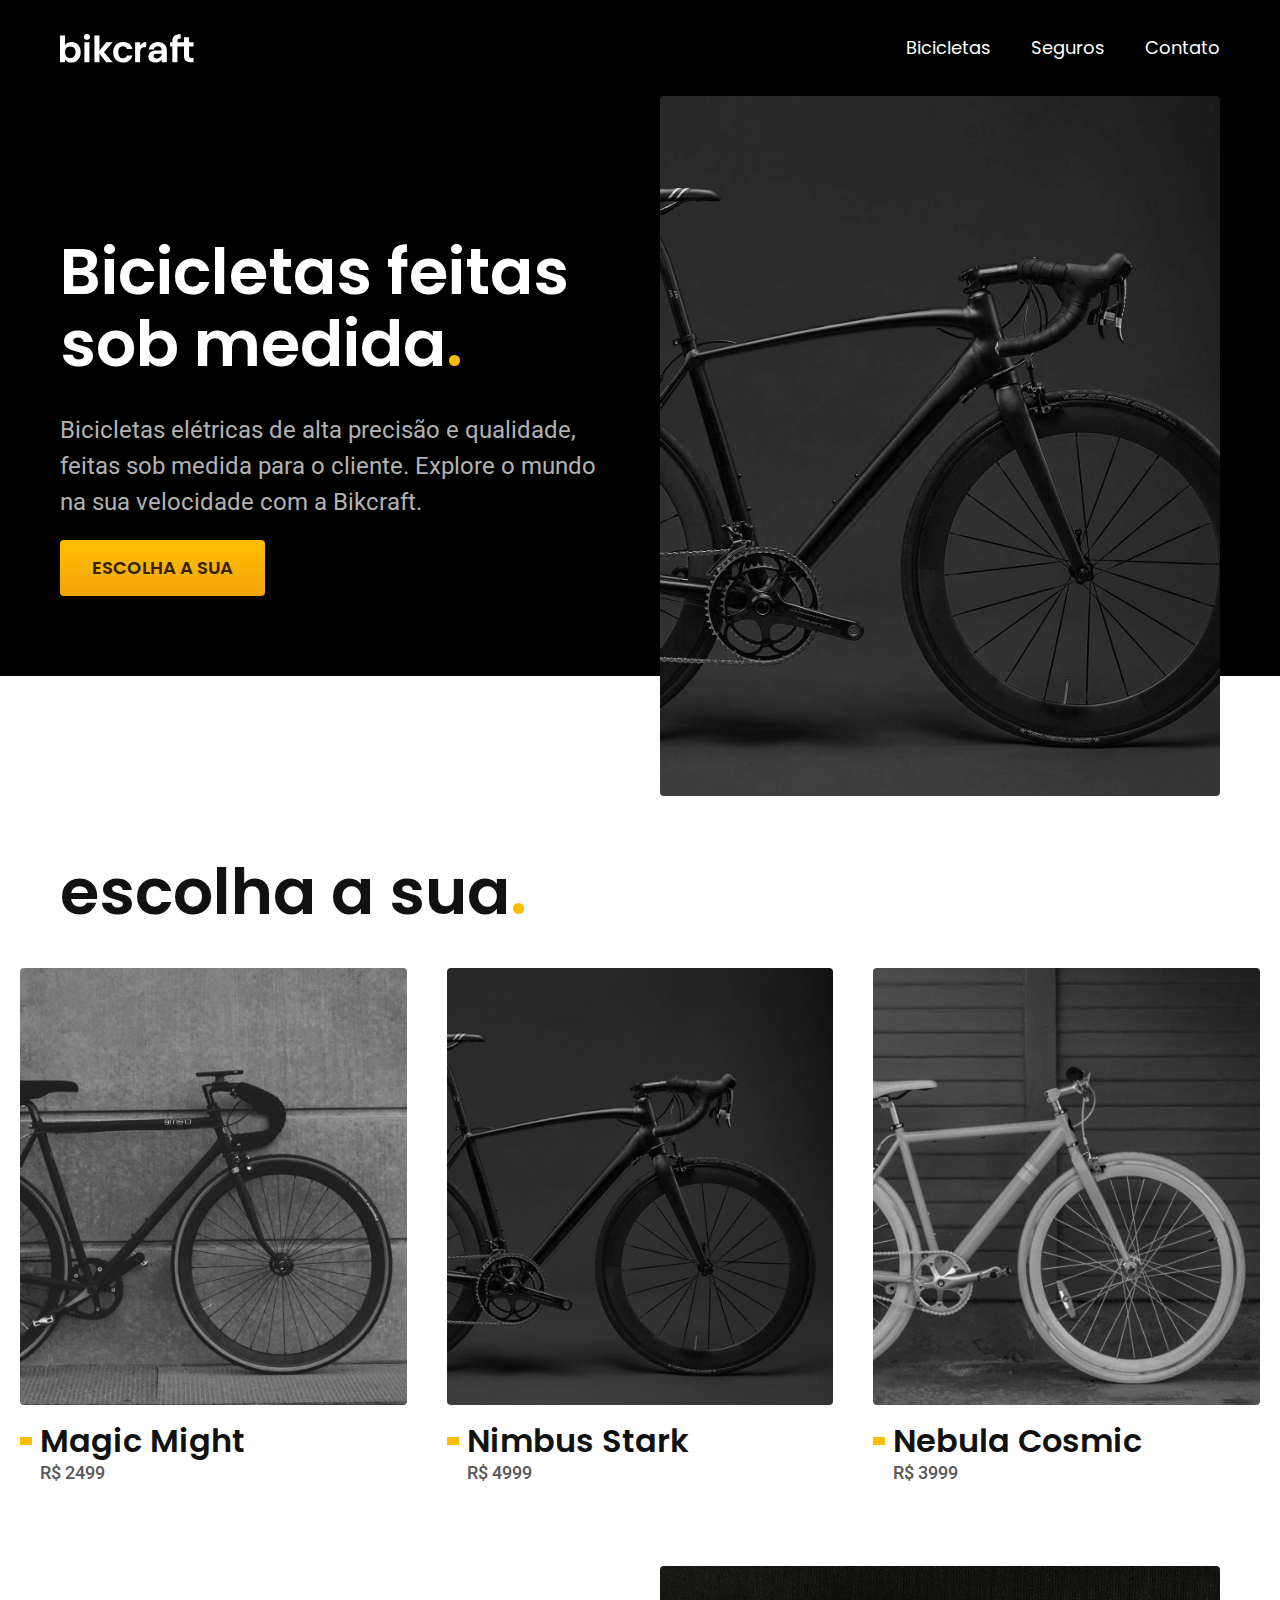
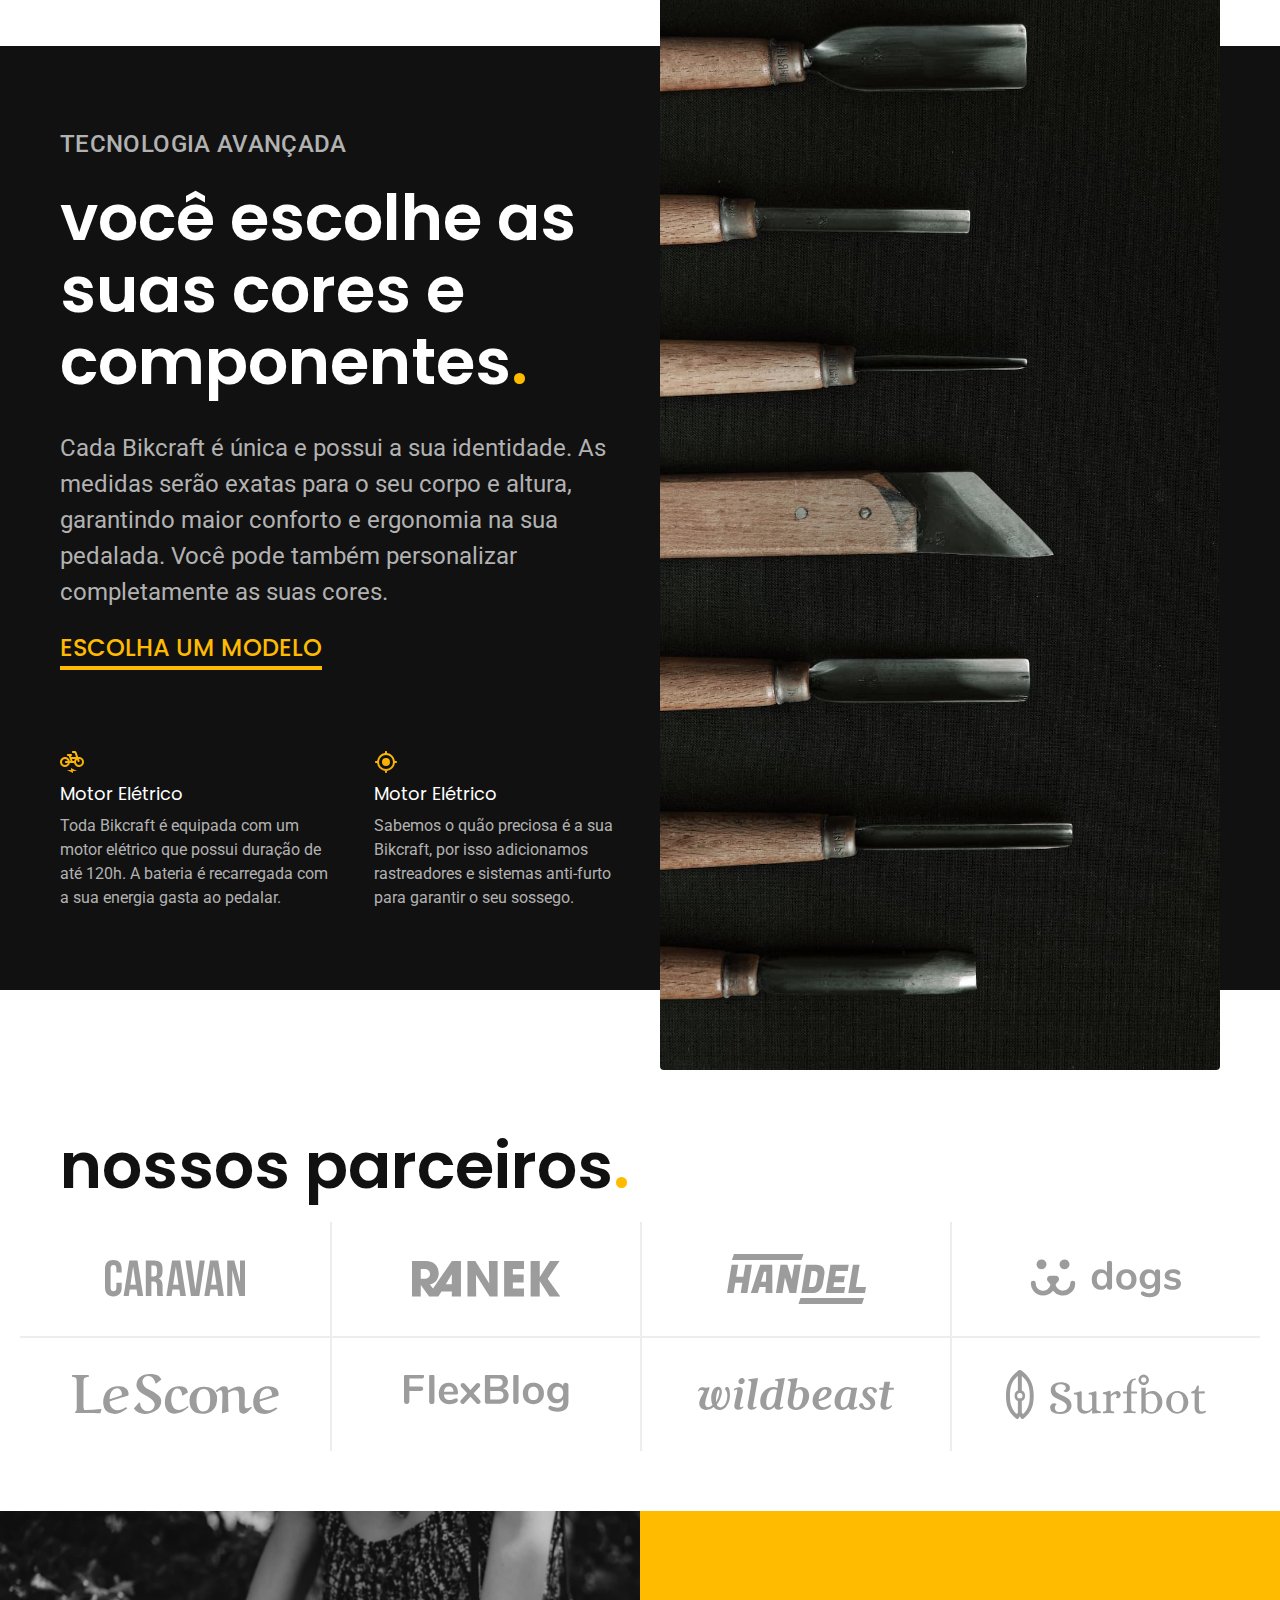
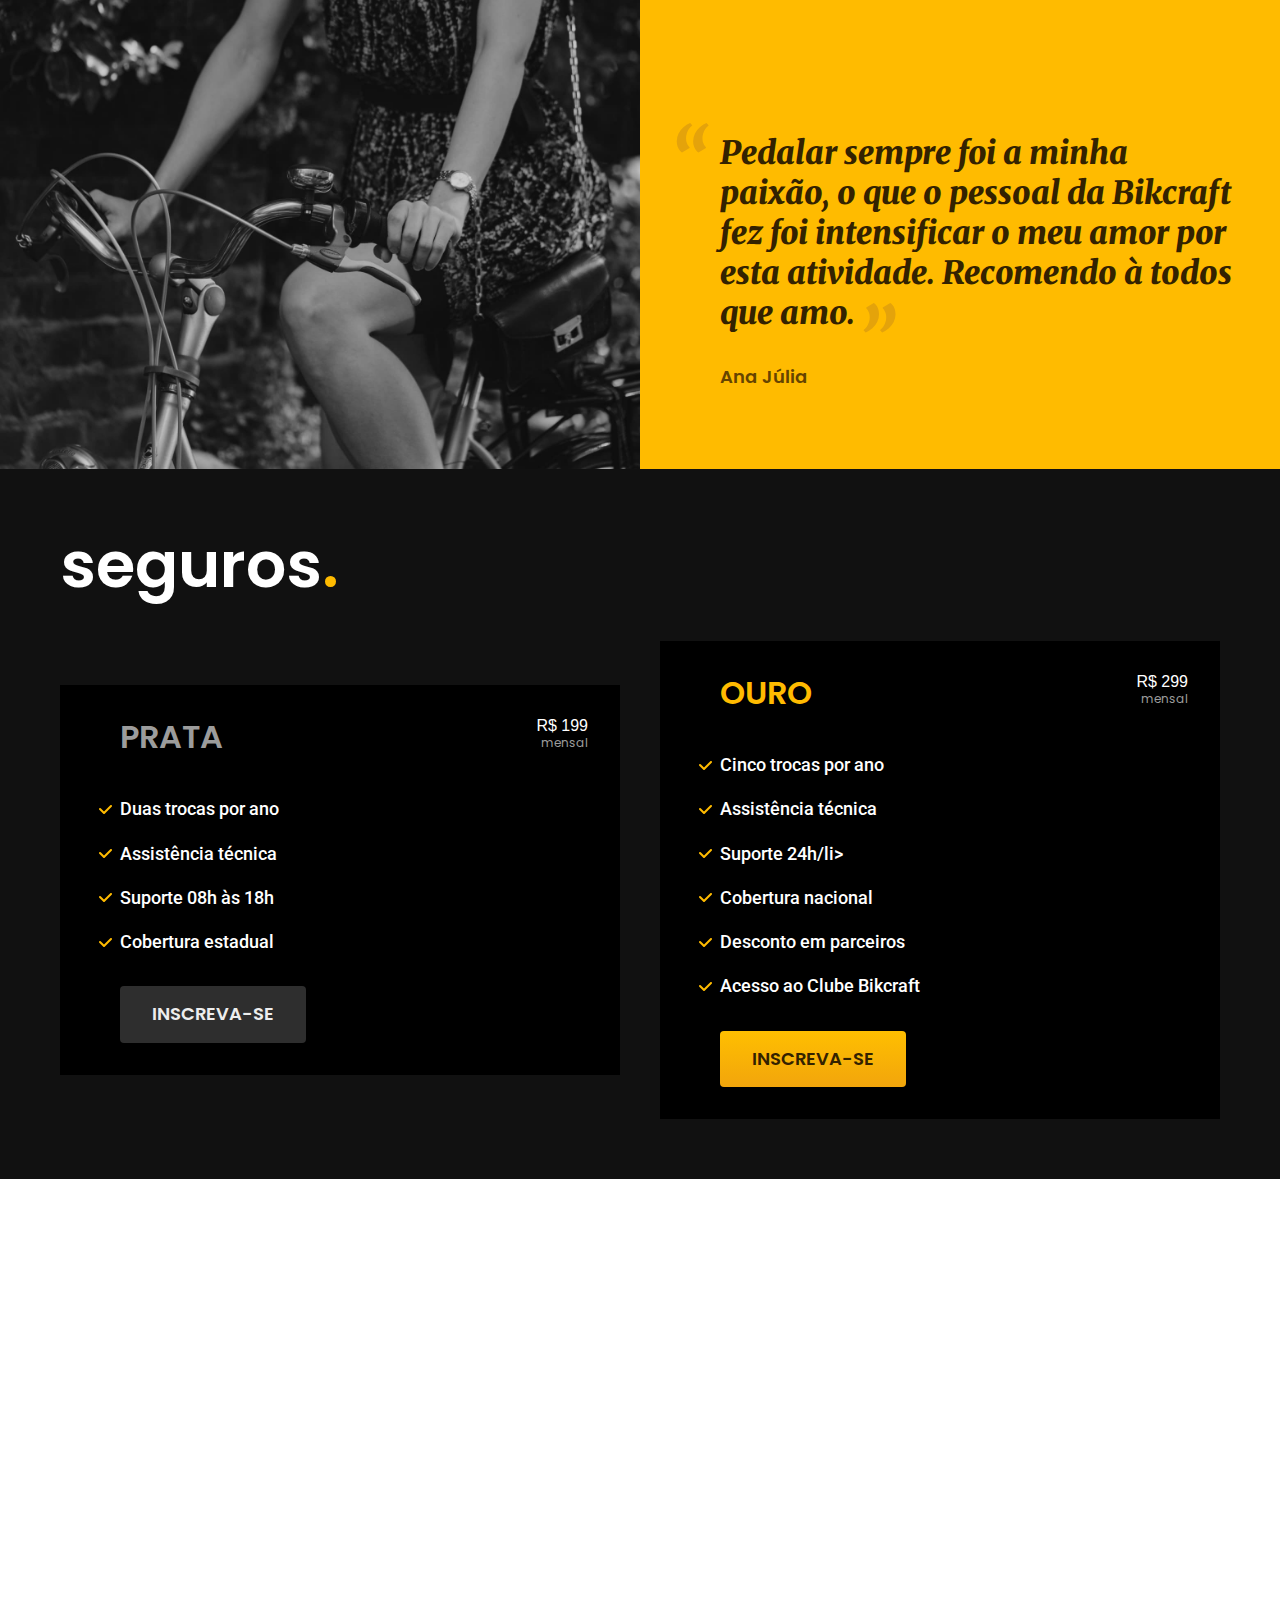
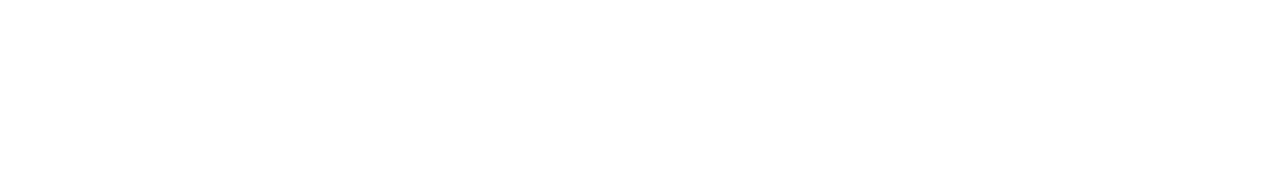
==== index.html @ 38d5bff9 "seguro correcao" ====
<!DOCTYPE html>
<html lang="pt-br">

<head>
  <meta charset="UTF-8">
  <meta name="viewport" content="width=device-width, initial-scale=1.0">
  <title>Bikcraft - Bicicletas Elétricas</title>
  <meta name="description" content="Bicicletas elétricas de alta precisão e qualidade,
  feitas sob medidas para o cliente. Explore o mundo na sua velocidade com a Bikcraft.">
  <link rel="icon" href="./favicon.svg" type="image/svg+xml">
  <link rel="stylesheet" href="./css/style.css">
  <link rel="preconnect" href="https://fonts.googleapis.com">
  <link rel="preconnect" href="https://fonts.gstatic.com" crossorigin>
  <link href="https://fonts.googleapis.com/css2?family=Merriweather:ital,wght@1,900&family=Poppins:wght@400;600&family=Roboto:wght@400;500&display=swap" rel="stylesheet">
</head>

<body>
  <header class="header-bg">
    <div class="container header">
      <a href="./">
        <img src="./img/bikcraft.svg" alt="bikcraft" width="136" wheight="32">
      </a>
      <nav aria-label="primaria">
        <ul class="header-menu font-1-m cor-0">
          <li><a href="./bicicleta.html">Bicicletas</a></li>
          <li><a href="./seguros.html">Seguros</a></li>
          <li><a href="./contatos.html">Contato</a></li>
        </ul>
      </nav>
    </div>
  </header>

  <main class="introducao-bg">
    <div class="container introducao">
      <div class="introducao-conteudo">
        <h1 class="font-1-xxl cor-0">Bicicletas feitas sob medida<span>.</span></h1>
        <p class="font-2-l cor-5">Bicicletas elétricas de alta precisão e qualidade, feitas sob medida para o cliente. Explore o mundo na sua velocidade com a Bikcraft.</p>
        <a class="botao" href="./bicicletas.html">Escolha a sua</a>
      </div>
      <div>
        <img src="./img/fotos/introducao.jpg" alt="Bicicleta elétrica preta.">
      </div>
    </div>
  </main>

  <article class="bicicletas-lista">
    <h2 class="container font-1-xxl cor-11">escolha a sua<span>.</span></h2>
    <ul>
      <li>
        <a href="./bicicletas/magic.html">
          <img src="./img/bicicletas/magic-home.jpg" alt="Bicicleta preta">
          <h3 class="font-1-xl">Magic Might</h3>
          <span class="font-2-m cor-8">R$ 2499</span>
        </a>
      </li>
      <li>
        <a href="./bicicletas/nimbus.html">
          <img src="./img/bicicletas/nimbus-home.jpg" alt="Bicicleta preta">
          <h3 class="font-1-xl">Nimbus Stark</h3>
          <span class="font-2-m cor-8">R$ 4999</span>
        </a>
      </li>
      <li>
        <a href="./bicicletas/nebula.html">
          <img src="./img/bicicletas/nebula-home.jpg" alt="Bicicleta preta">
          <h3 class="font-1-xl">Nebula Cosmic</h3>
          <span class="font-2-m cor-8">R$ 3999</span>
        </a>
      </li>
    </ul>
  </article>

  <article class="tecnologia-bg">
    <div class="tecnologia container">
      <div class="tecnologia-conteudo">
        <span class="font-2-l-b cor-5">Tecnologia Avançada</span>
        <h2 class="font-1-xxl cor-0">você escolhe as suas cores e componentes<span>.</span></h2>
        <p class="font-2-l cor-5">Cada Bikcraft é única e possui a sua identidade. As medidas serão exatas para o seu corpo e altura, garantindo maior conforto e ergonomia na sua pedalada. Você pode também personalizar completamente as suas cores.</p>
        <a class="link" href="./bicicletas.html">Escolha um modelo</a>
        <div class="tecnologia-vantagens">
          <div>
            <img src="./img/icones/eletrica.svg" alt="">
            <h3 class="font-1-m cor-0">Motor Elétrico</h3>
            <p class="font-2-s cor-5">Toda Bikcraft é equipada com um motor elétrico que possui duração de até 120h. A bateria é recarregada com a sua energia gasta ao pedalar.</p>
          </div>
          <div>
            <img src="./img/icones/rastreador.svg" alt="">
            <h3 class="font-1-m cor-0">Motor Elétrico</h3>
            <p class="font-2-s cor-5"">Sabemos o quão preciosa é a sua Bikcraft, por isso adicionamos rastreadores e sistemas anti-furto para garantir o seu sossego.</p>
        </div>
      </div>
      </div>
      <div class=" tecnologia-imagem">
              <img src="./img/fotos/tecnologia.jpg" alt="">
          </div>
        </div>
  </article>

  <section class="parceiros" aria-label="Nossos Parceiros">
    <h2 class="container font-1-xxl cor-11">nossos parceiros<span>.</span></h2>
    <ul>
      <li><img src="./img/parceiros/caravan.svg" alt="caravan"></li>
      <li><img src="./img/parceiros/ranek.svg" alt="ranekd"></li>
      <li><img src="./img/parceiros/handel.svg" alt=handel></li>
      <li><img src="./img/parceiros/dogs.svg" alt="dogs"></li>
      <li><img src="./img/parceiros/lescone.svg" alt="lescone"></li>
      <li><img src="./img/parceiros/flexblog.svg" alt="flexblog"></li>
      <li><img src="./img/parceiros/wildbeast.svg" alt="wildbeast"></li>
      <li><img src="./img/parceiros/surfbot.svg" alt="surfbot"></li>
    </ul>
  </section>

  <section class="depoimento" aria-label="Depoimento">
    <div>
      <img src="./img/fotos/depoimento.jpg" alt="Pessoa pedalando uma bicicleta Bikcraft">
    </div>
    <div class="depoimento-conteudo">
      <blockquote class="font-1-xl cor-p5">
        <p>Pedalar sempre foi a minha paixão, o que o pessoal da Bikcraft fez foi intensificar o meu amor por esta atividade. Recomendo à todos que amo.</p>
      </blockquote>
      <span class="font-1-m-b cor-p4">Ana Júlia</span>
    </div>
  </section>

  <article class="seguros-bg">
    <div class="seguros container">
      <h2 class="font-1-xxl cor-0">seguros<span>.</span></h2>
      <div class="seguros-item">
        <h3 class="font-1-xl cor-6">PRATA</h3>
        <span class="font-1-x1 cor-0">R$ 199 <span class="font-1-xs cor-6">mensal</span></span>
        <ul class="font-2-m cor-0">
          <li>Duas trocas por ano</li>
          <li>Assistência técnica</li>
          <li>Suporte 08h às 18h</li>
          <li>Cobertura estadual</li>
        </ul>
        <a href="./orcamento.html" class="botao secundario">Inscreva-se</a>
      </div>

      <div class="seguros-item">
        <h3 class="font-1-xl cor-p1">OURO</h3>
        <span class="font-1-x1 cor-0">R$ 299 <span class="font-1-xs cor-6">mensal</span></span>
        <ul class="font-2-m cor-0">
          <li>Cinco trocas por ano</li>
          <li>Assistência técnica</li>
          <li>Suporte 24h/li>
          <li>Cobertura nacional</li>
          <li>Desconto em parceiros</li>
          <li>Acesso ao Clube Bikcraft</li>
        </ul>
        <a href="./orcamento.html" class="botao">Inscreva-se</a>
      </div>
    </div>
  </article>
</body>

</html>
---- css/style.css ----
/* global */
@import "./global/global.css";
@import "./utilidades/tipografia.css";
@import "./utilidades/cores.css";
@import "./global/header.css";

/* utilidades */
@import "./utilidades/componentes.css";

/* Home */
@import "./home/introducao.css";
@import "./home/tecnologia.css";
@import "./home/parceiros.css";
@import "./home/depoimento.css";
@import "./home/seguros.css";

/* Bicicletas */
@import "./bicicletas/bicicletas-lista.css";
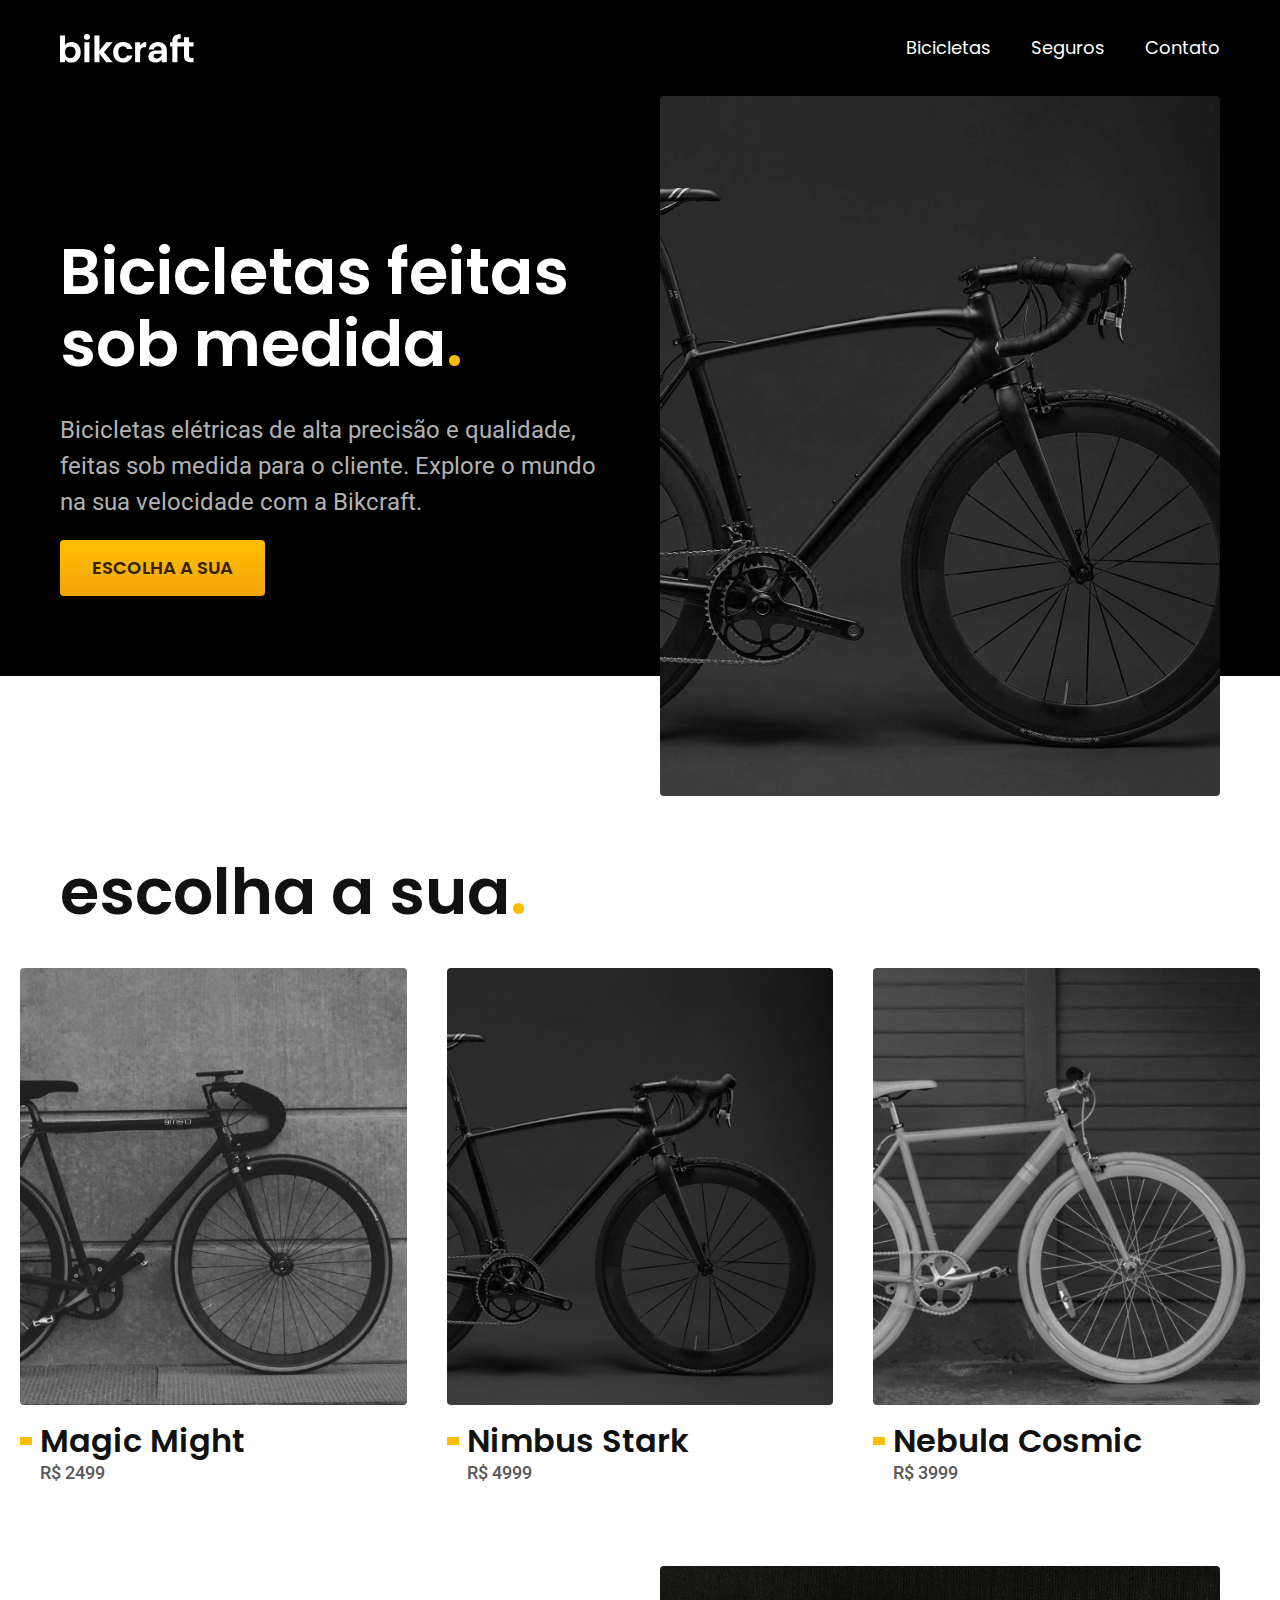
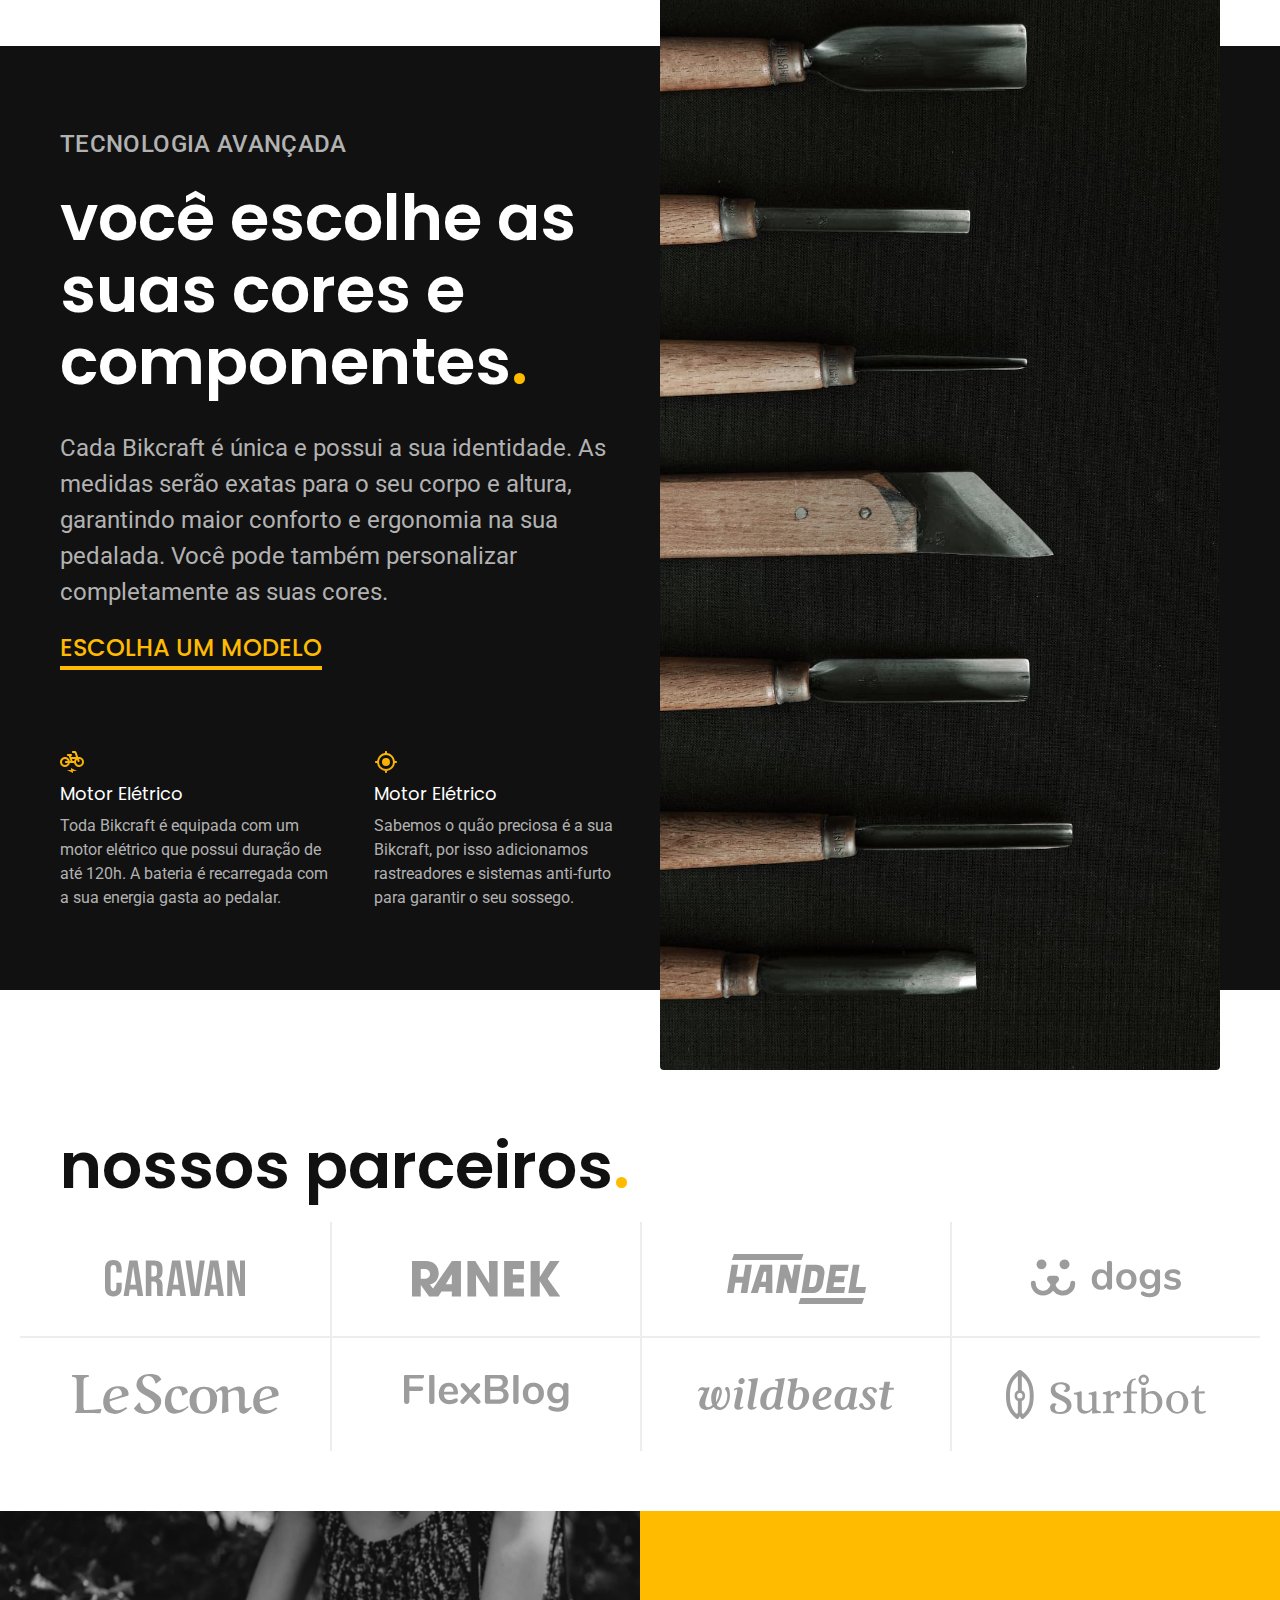
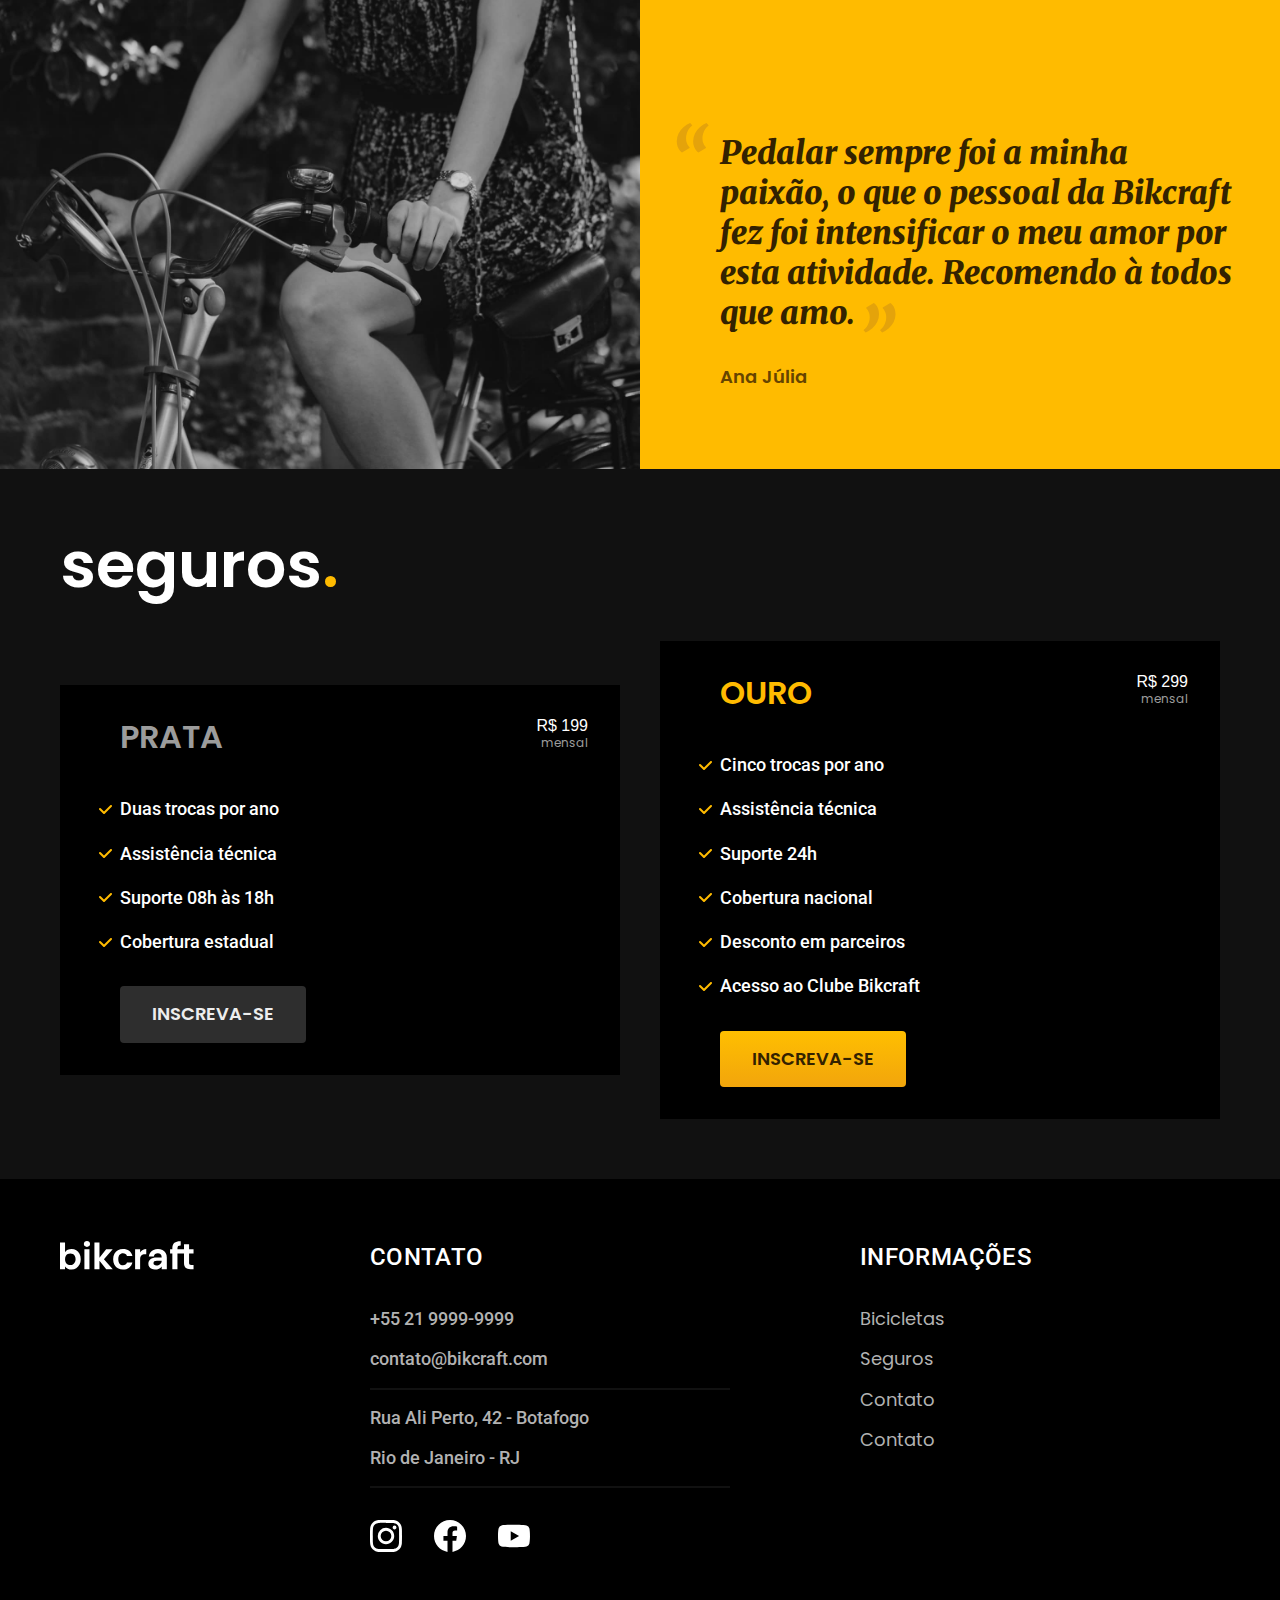
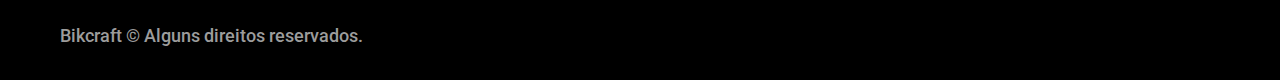
==== commit e4034797: "footer" ====
--- a/index.html
+++ b/index.html
@@ -143,7 +143,7 @@
         <ul class="font-2-m cor-0">
           <li>Cinco trocas por ano</li>
           <li>Assistência técnica</li>
-          <li>Suporte 24h/li>
+          <li>Suporte 24h</li>
           <li>Cobertura nacional</li>
           <li>Desconto em parceiros</li>
           <li>Acesso ao Clube Bikcraft</li>
@@ -152,6 +152,44 @@
       </div>
     </div>
   </article>
+
+  <footer class="footer-bg">
+    <div class="footer container">
+      <img src="./img/bikcraft.svg" alt="Bikcraft">
+      <div class="footer-contato">
+        <h3 class="font-2-l-b cor-0">CONTATO</h3>
+        <ul class="font-2-m cor-5">
+          <li><a href="tel:+552199999999">+55 21 9999-9999</a></li>
+          <li><a href="mailto:contato@bikcraft.com">contato@bikcraft.com</a></li>
+          <li>Rua Ali Perto, 42 - Botafogo</li>
+          <li>Rio de Janeiro - RJ</li>
+        </ul>
+        <div class="footer-redes">
+          <a href="./">
+            <img src="./img/redes/instagram.svg" alt="">
+          </a>
+          <a href="./">
+            <img src="./img/redes/facebook.svg" alt="">
+          </a>
+          <a href="./">
+            <img src="./img/redes/youtube.svg" alt="">
+          </a>
+        </div>
+      </div>
+      <div class="footer-informacoes">
+        <h3 class="font-2-l-b cor-0">Informações</h3>
+        <nav>
+          <ul class="font-1-m cor-5">
+            <li><a href="./bicicleta.html">Bicicletas</a></li>
+            <li><a href="./seguros.html">Seguros</a></li>
+            <li><a href="./contatos.html">Contato</a></li>
+            <li><a href="./termos.html">Contato</a></li>
+          </ul>
+        </nav>
+      </div>
+      <p class="footer-copy font-2-m cor-6">Bikcraft © Alguns direitos reservados.</p>
+    </div>
+  </footer>
 </body>
 
 </html>--- a/css/style.css
+++ b/css/style.css
@@ -3,6 +3,7 @@
 @import "./utilidades/tipografia.css";
 @import "./utilidades/cores.css";
 @import "./global/header.css";
+@import "./global/footer.css";
 
 /* utilidades */
 @import "./utilidades/componentes.css";
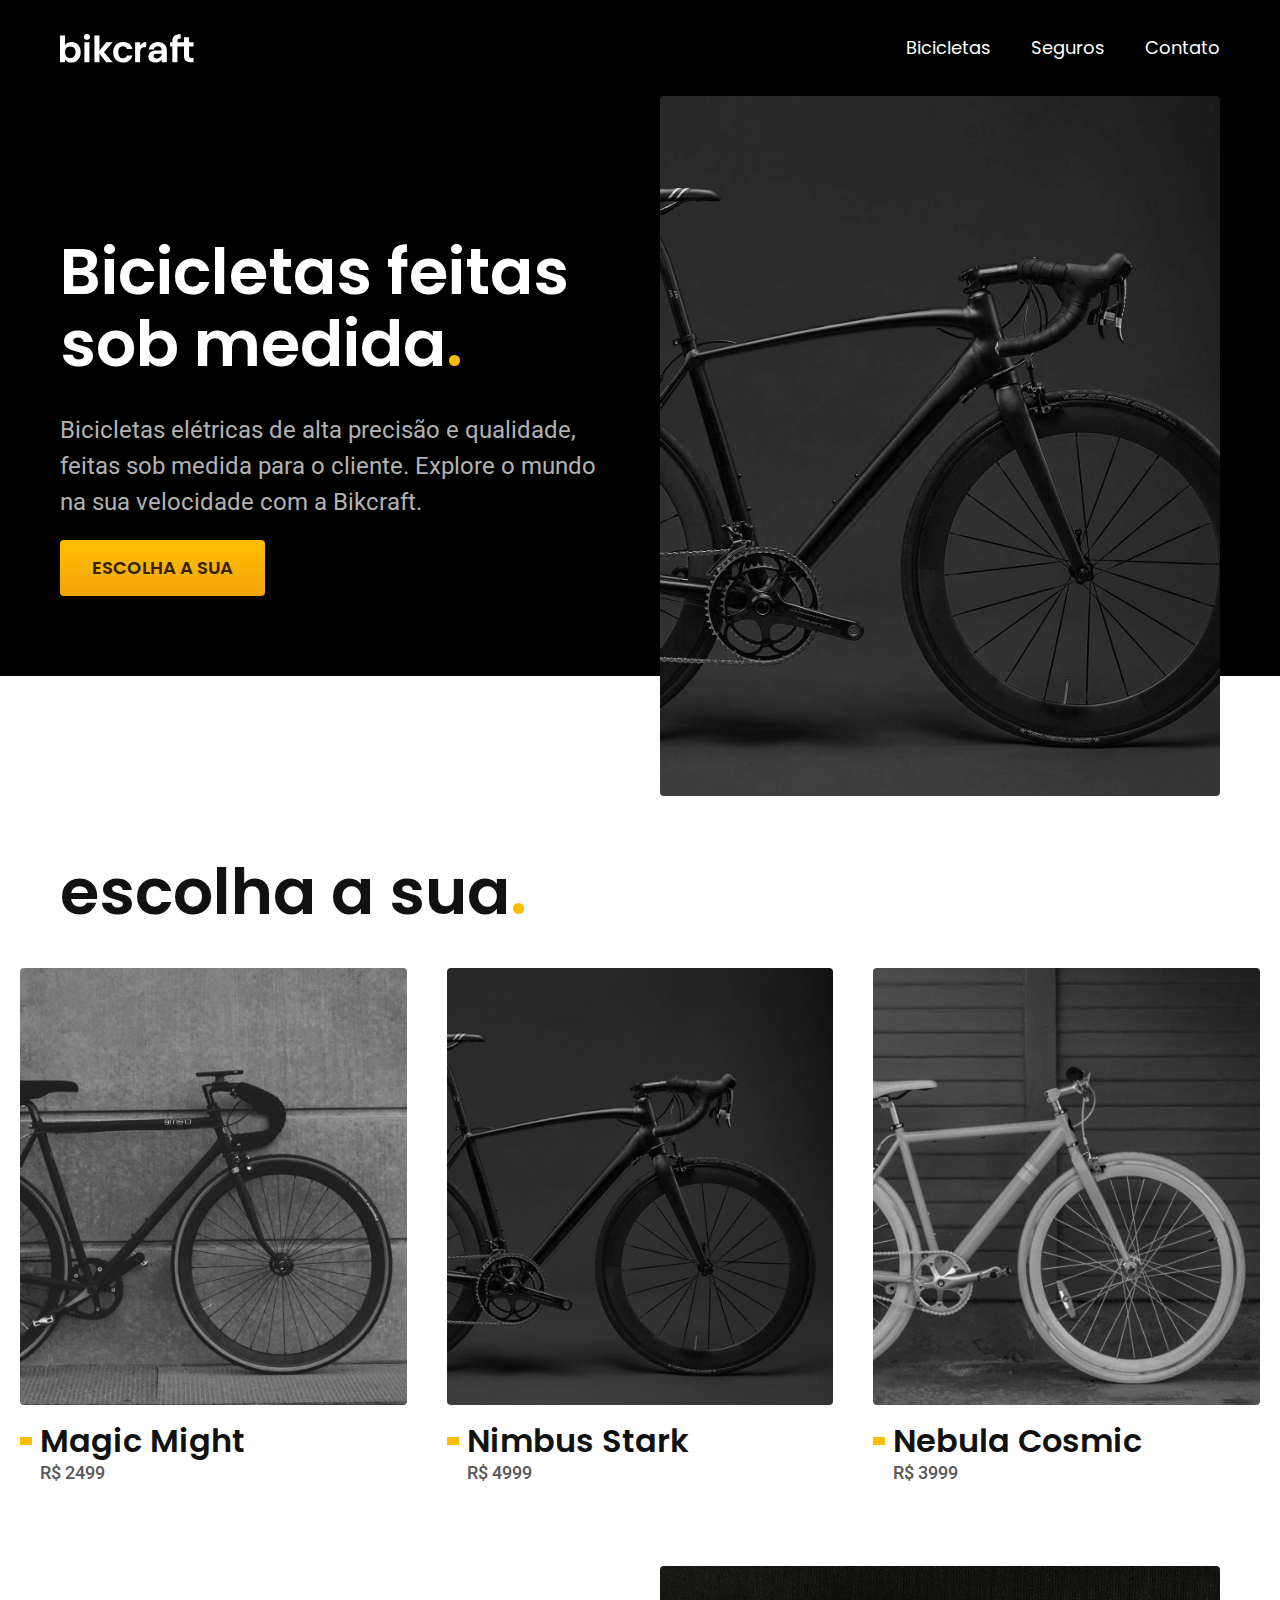
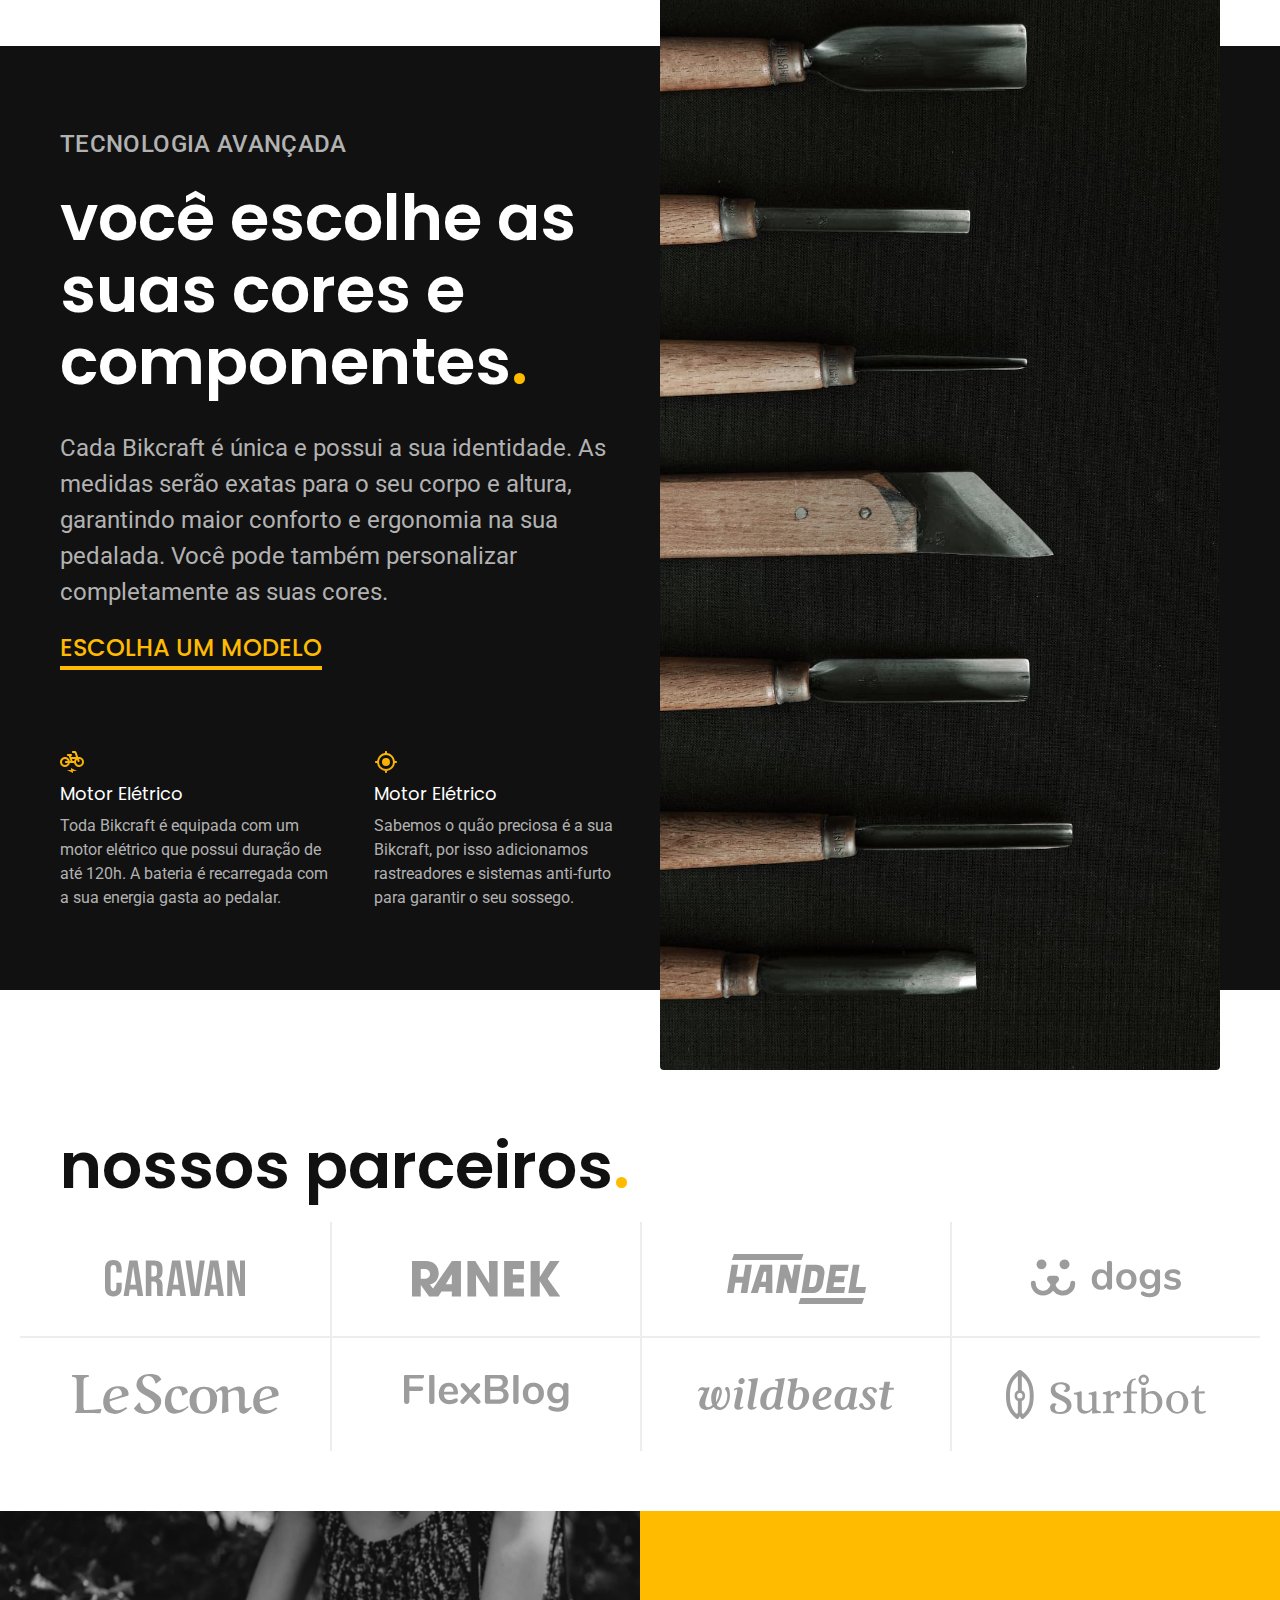
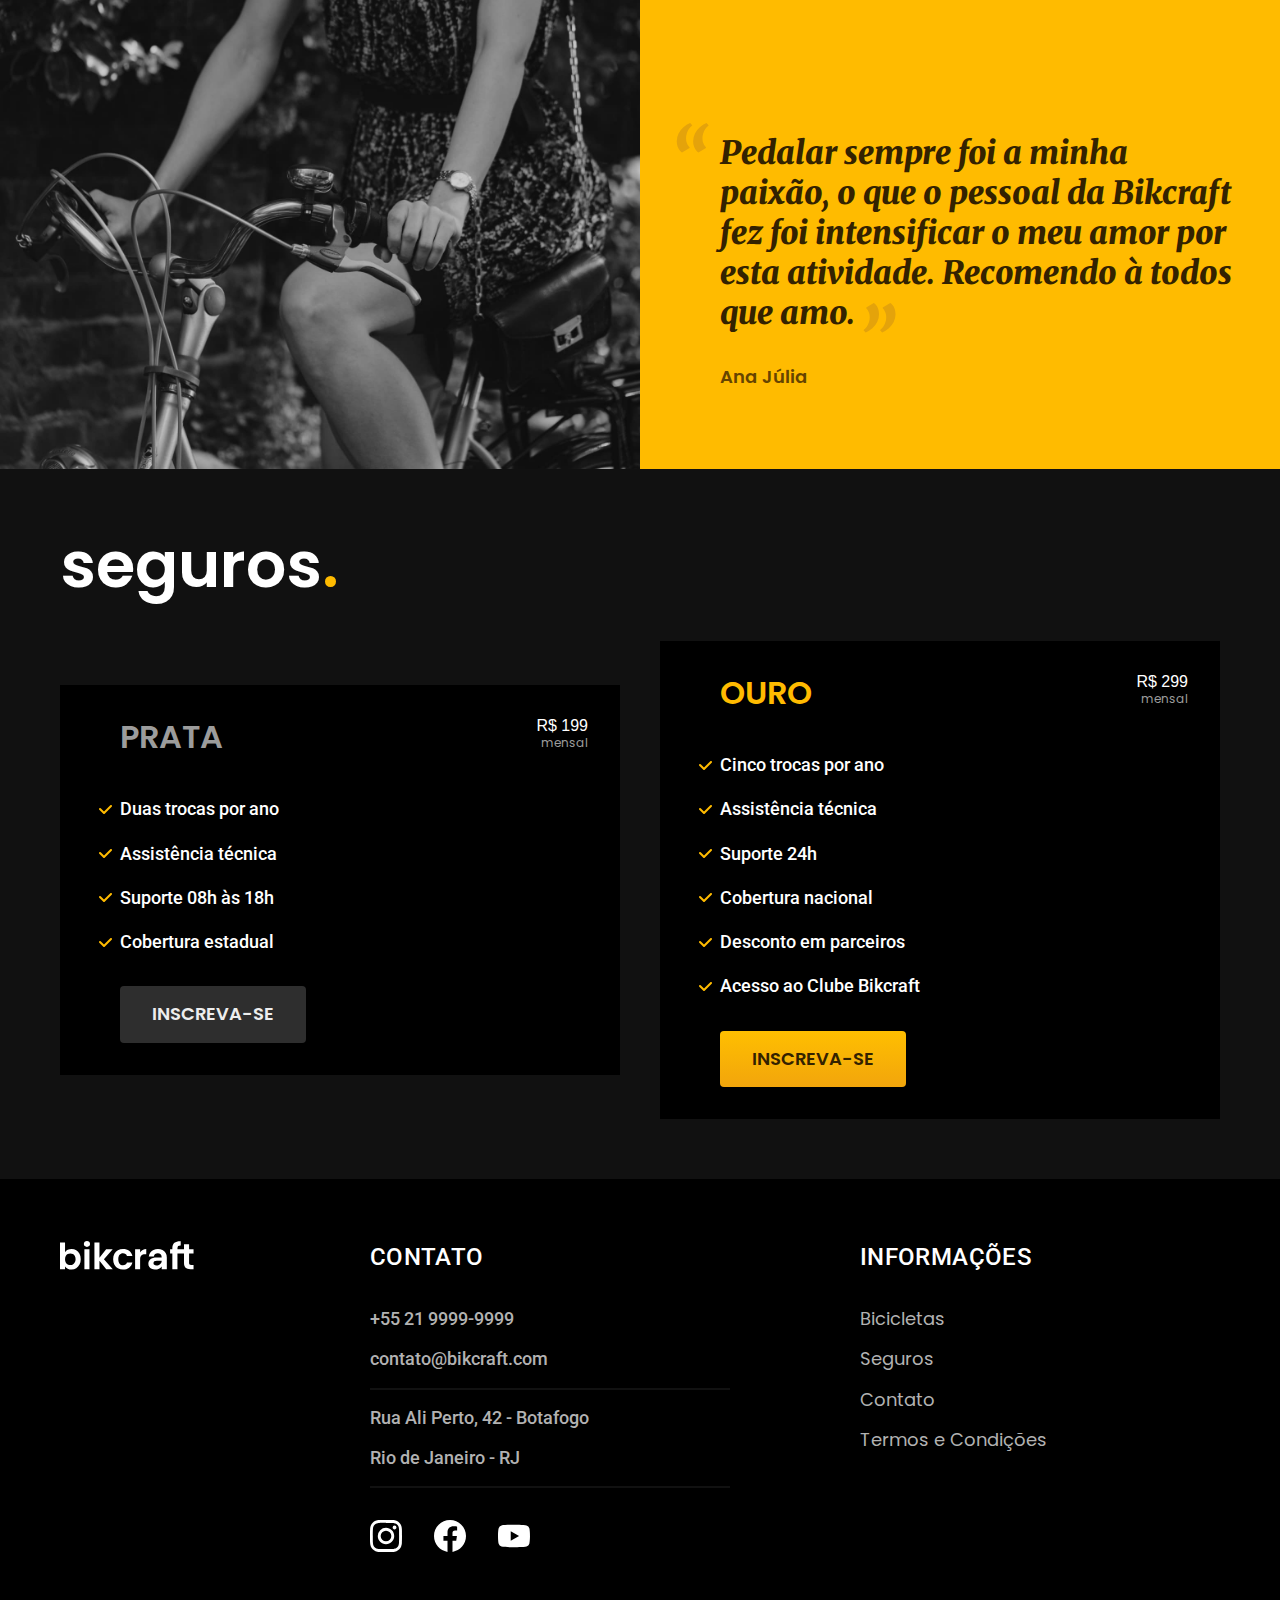
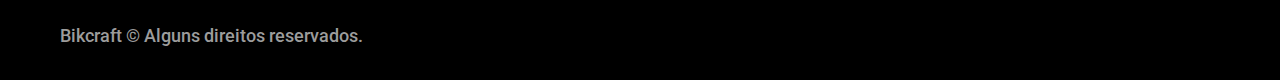
==== commit 9f1aca5f: "termos" ====
--- a/index.html
+++ b/index.html
@@ -183,7 +183,7 @@
             <li><a href="./bicicleta.html">Bicicletas</a></li>
             <li><a href="./seguros.html">Seguros</a></li>
             <li><a href="./contatos.html">Contato</a></li>
-            <li><a href="./termos.html">Contato</a></li>
+            <li><a href="./termos.html">Termos e Condições</a></li>
           </ul>
         </nav>
       </div>
--- a/css/style.css
+++ b/css/style.css
@@ -15,5 +15,8 @@
 @import "./home/depoimento.css";
 @import "./home/seguros.css";
 
+/* Termos */
+@import "./termos/termos.css";
+
 /* Bicicletas */
 @import "./bicicletas/bicicletas-lista.css";
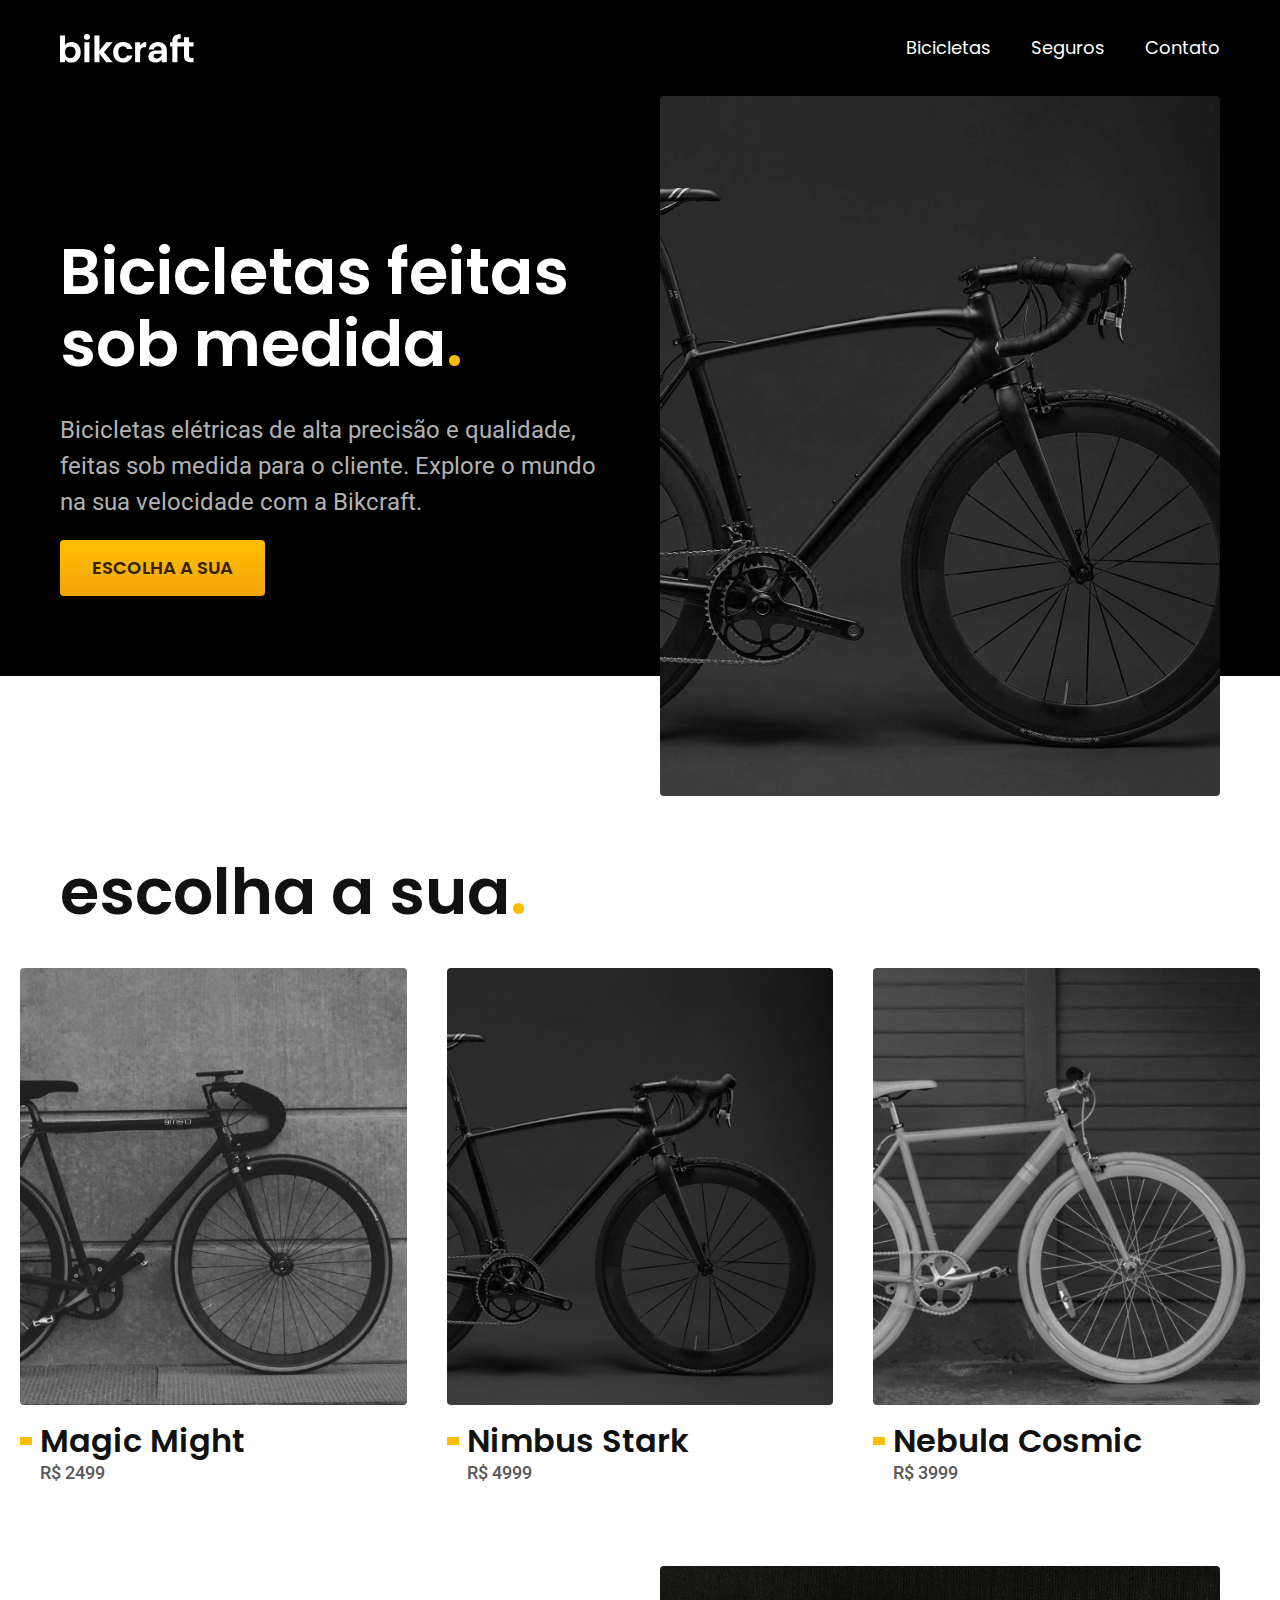
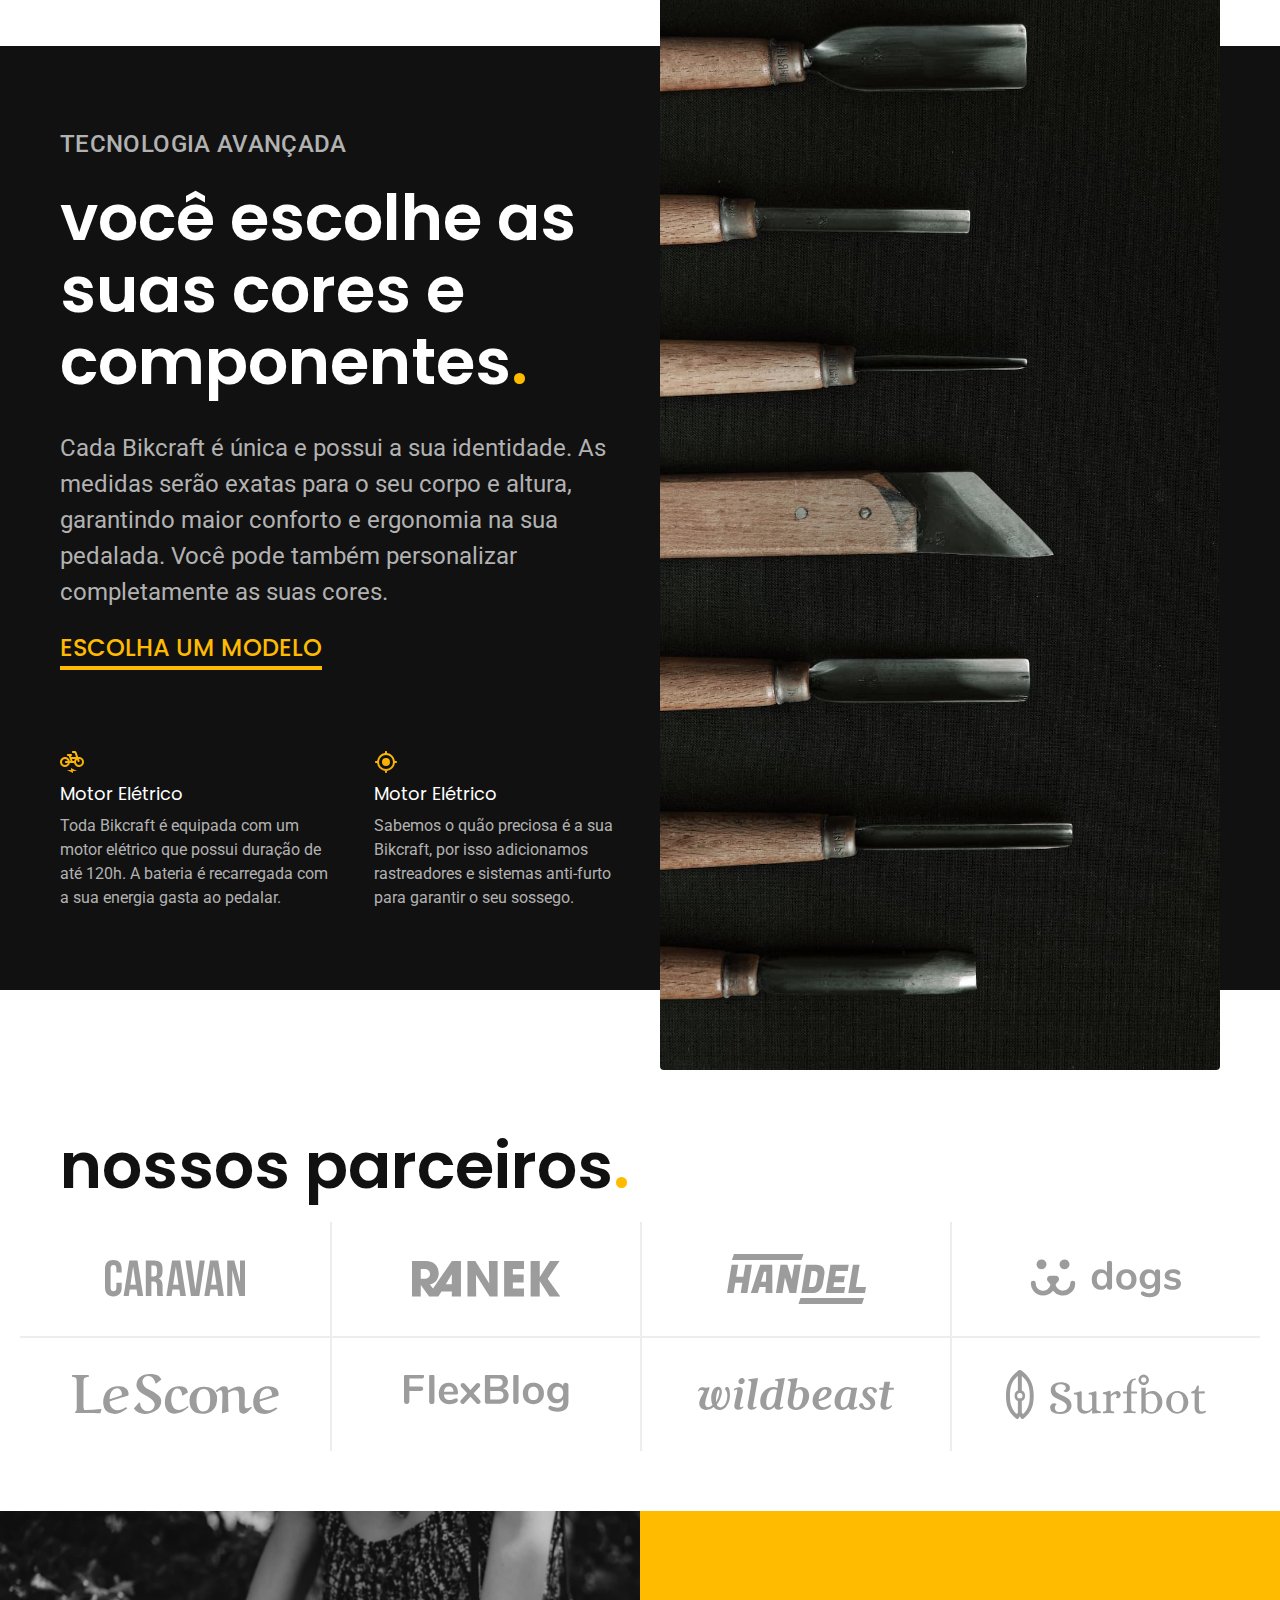
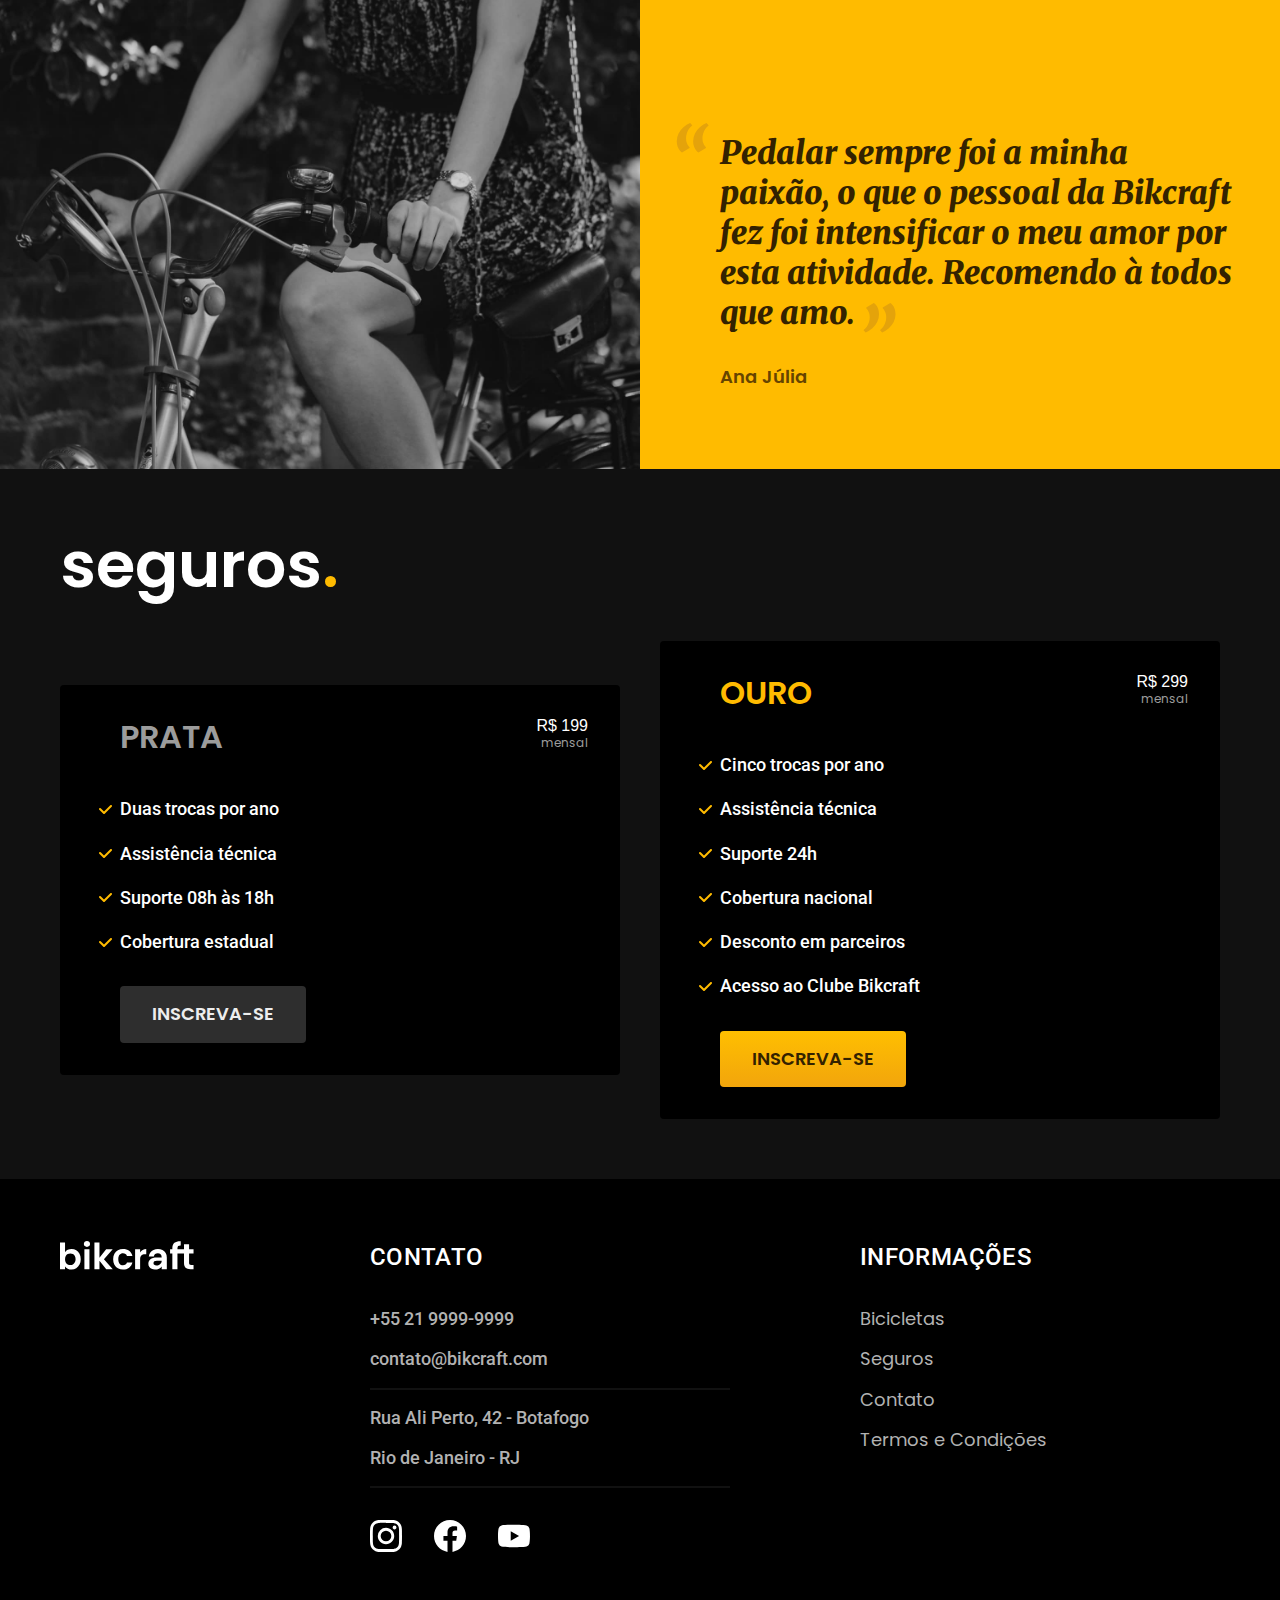
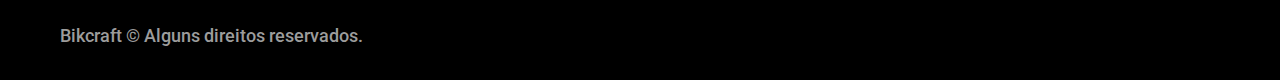
==== commit 6b22aad3: "contato" ====
--- a/index.html
+++ b/index.html
@@ -22,9 +22,9 @@
       </a>
       <nav aria-label="primaria">
         <ul class="header-menu font-1-m cor-0">
-          <li><a href="./bicicleta.html">Bicicletas</a></li>
+          <li><a href="./bicicletas.html">Bicicletas</a></li>
           <li><a href="./seguros.html">Seguros</a></li>
-          <li><a href="./contatos.html">Contato</a></li>
+          <li><a href="./contato.html">Contato</a></li>
         </ul>
       </nav>
     </div>
@@ -180,9 +180,9 @@
         <h3 class="font-2-l-b cor-0">Informações</h3>
         <nav>
           <ul class="font-1-m cor-5">
-            <li><a href="./bicicleta.html">Bicicletas</a></li>
+            <li><a href="./bicicletas.html">Bicicletas</a></li>
             <li><a href="./seguros.html">Seguros</a></li>
-            <li><a href="./contatos.html">Contato</a></li>
+            <li><a href="./contato.html">Contato</a></li>
             <li><a href="./termos.html">Termos e Condições</a></li>
           </ul>
         </nav>
--- a/css/style.css
+++ b/css/style.css
@@ -7,16 +7,30 @@
 
 /* utilidades */
 @import "./utilidades/componentes.css";
+@import "./utilidades/formulario.css";
 
 /* Home */
 @import "./home/introducao.css";
 @import "./home/tecnologia.css";
 @import "./home/parceiros.css";
 @import "./home/depoimento.css";
-@import "./home/seguros.css";
+
+/* Bicicletas */
+@import "./bicicletas/bicicletas-lista.css";
+@import "./bicicletas/bicicletas.css";
+
+/* Bicicleta */
+@import "./bicicleta/bicicleta.css";
+@import "./bicicleta/seguro.css";
+
+/* Seguros */
+@import "./seguros/seguros.css";
+@import "./seguros/vantagens.css";
+@import "./seguros/perguntas.css";
+
+/* Contato */
+@import "./contato/contato.css";
+@import "./contato/lojas.css";
 
 /* Termos */
 @import "./termos/termos.css";
-
-/* Bicicletas */
-@import "./bicicletas/bicicletas-lista.css";
